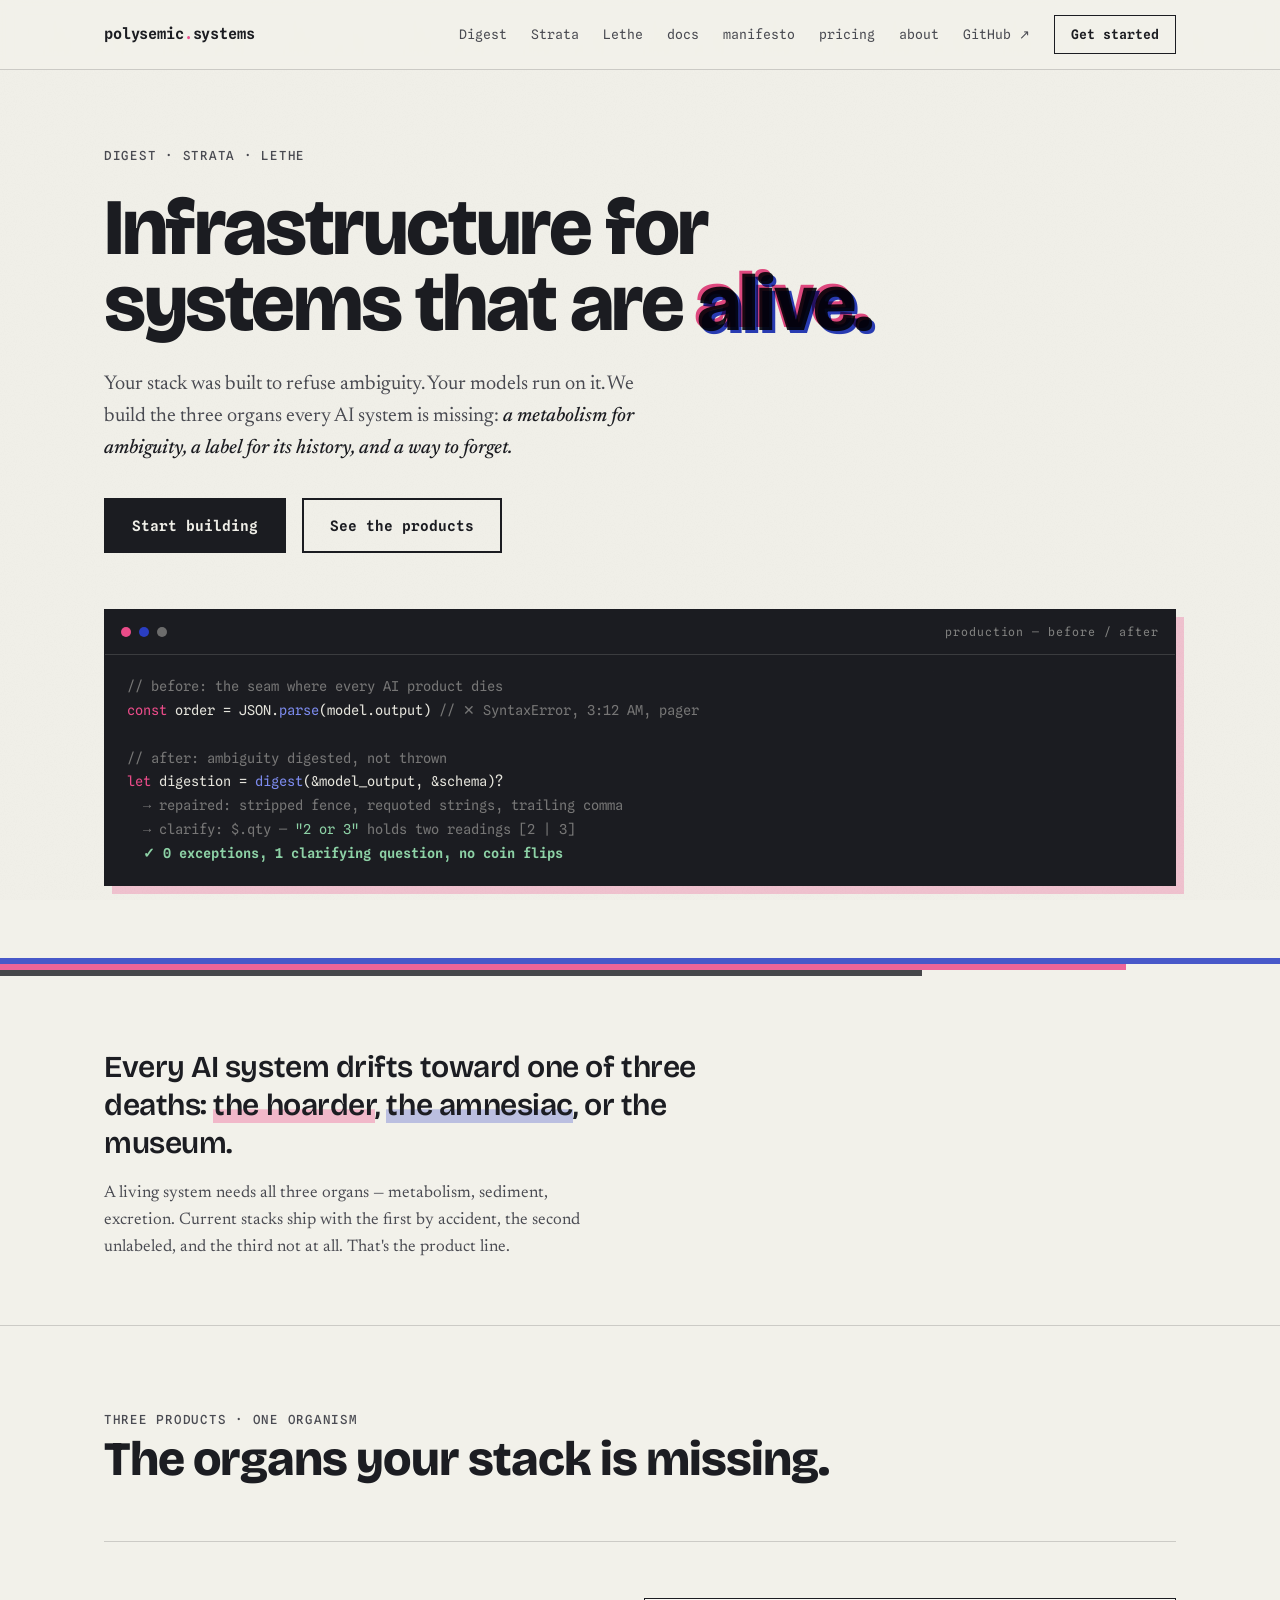
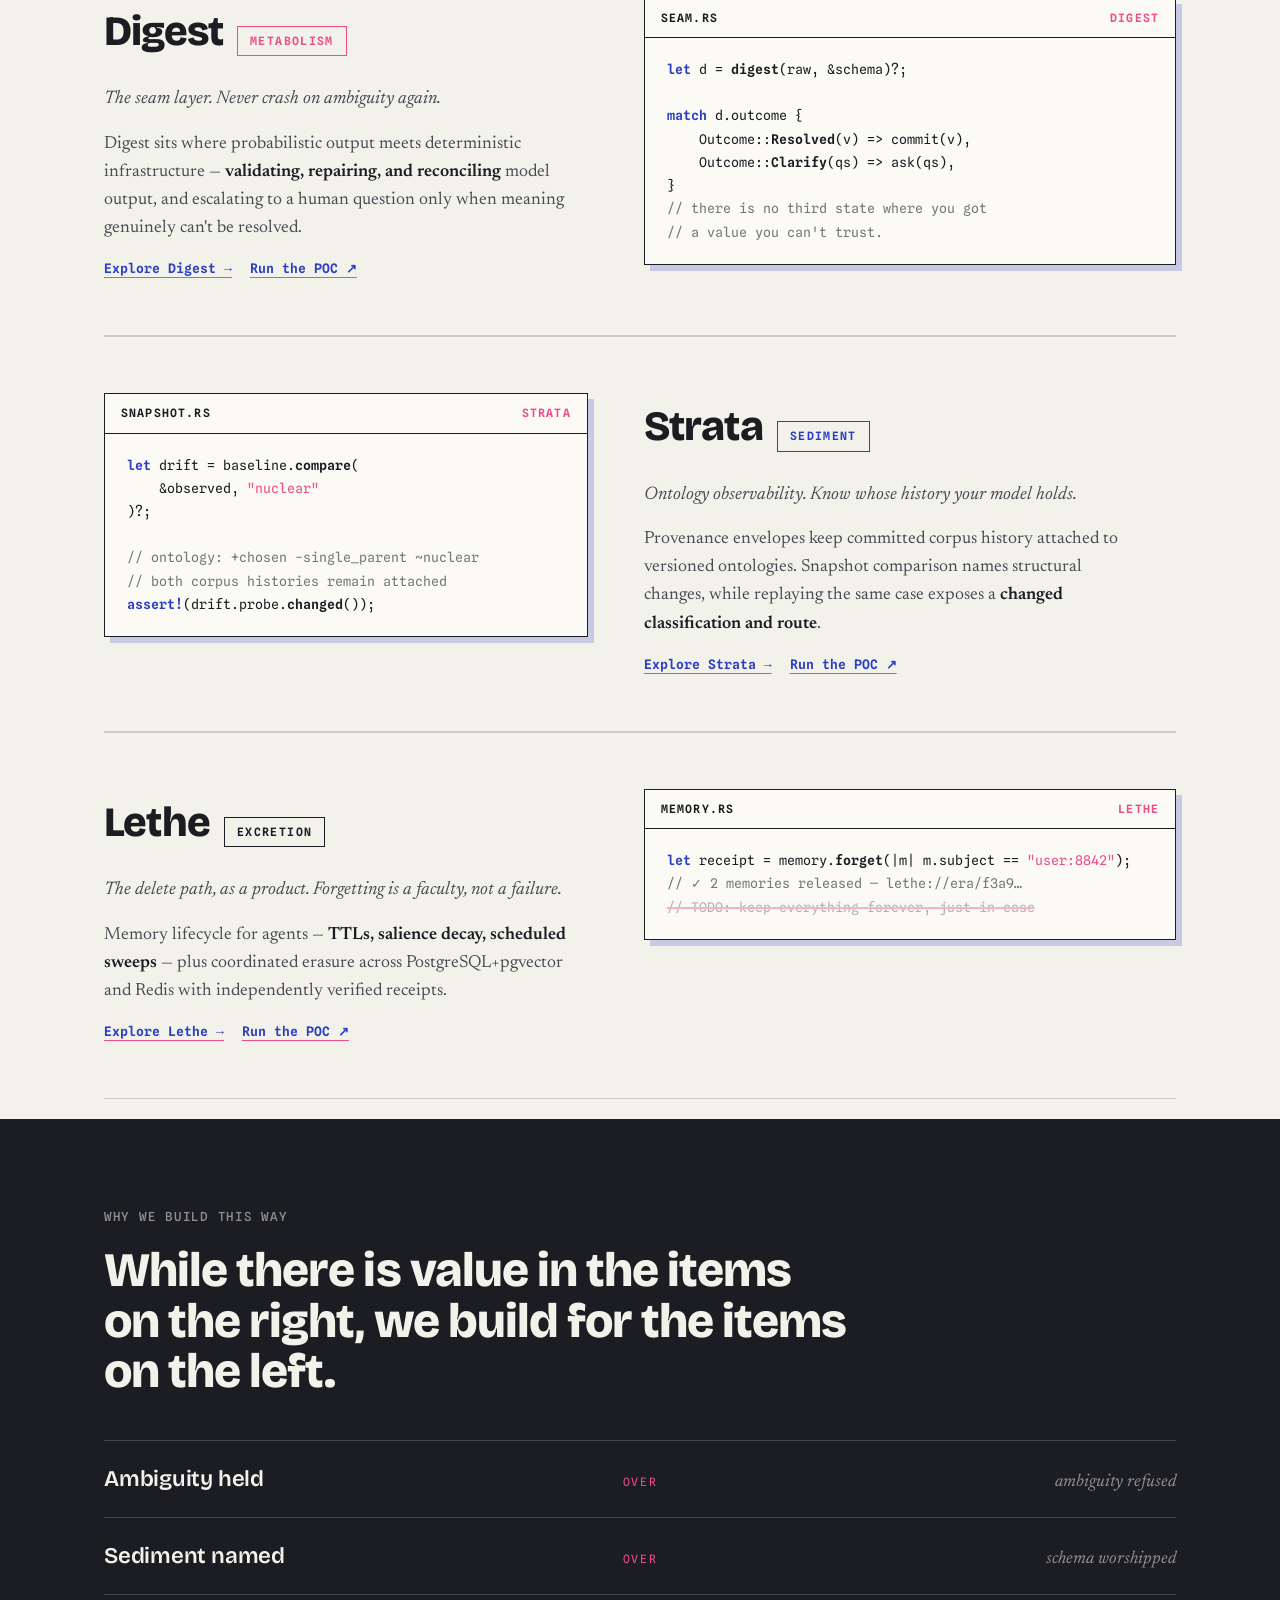
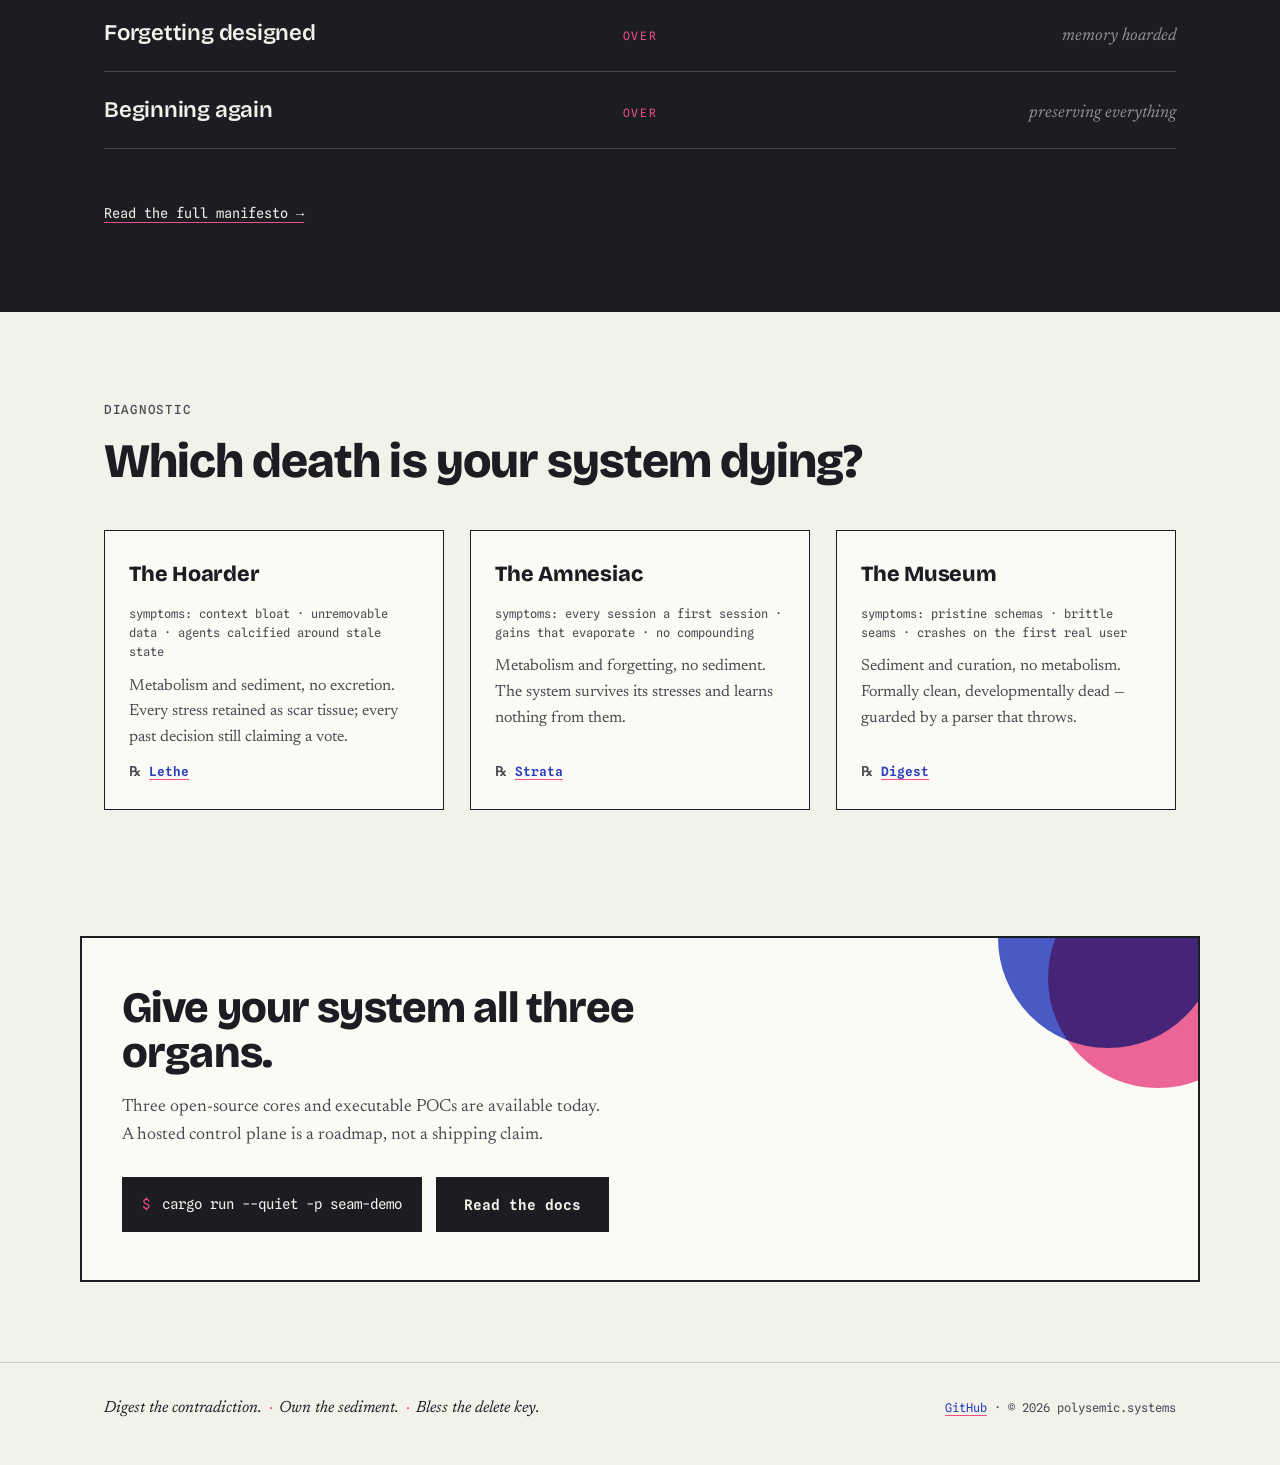
==== site/index.html @ 71f97292 "Add Strata drift proof and harden POC contracts" ====
<!DOCTYPE html>
<html lang="en">
<head>
<meta charset="UTF-8">
<meta name="viewport" content="width=device-width, initial-scale=1.0">
<title>polysemic.systems — infrastructure for systems that are alive</title>
<meta name="description" content="Digest, Strata, and Lethe: the metabolism, sediment, and forgetting layer for AI systems.">
<link rel="preconnect" href="https://fonts.googleapis.com">
<link rel="preconnect" href="https://fonts.gstatic.com" crossorigin>
<link href="https://fonts.googleapis.com/css2?family=Bricolage+Grotesque:opsz,wght@12..96,400;12..96,600;12..96,800&family=Newsreader:ital,opsz,wght@0,6..72,400;0,6..72,500;1,6..72,400&family=Spline+Sans+Mono:wght@400;500;600&display=swap" rel="stylesheet">
<link rel="stylesheet" href="styles.css">
<style>
  .hero{padding:76px 0 0}
  .hero .eyebrow{display:block;margin-bottom:24px}
  .hero h1{max-width:16ch}
  .hero .sub{margin-top:26px}
  .hero-cta{display:flex;gap:16px;flex-wrap:wrap;margin-top:34px}
  .hero .term{margin-top:56px;box-shadow:8px 8px 0 rgba(237,77,139,.28)}
  .term-bar{display:flex;gap:8px;padding:12px 16px;border-bottom:1px solid rgba(242,241,234,.15);align-items:center}
  .term-bar .dotc{width:10px;height:10px;border-radius:50%}
  .term-bar .d1{background:var(--pink)}.term-bar .d2{background:var(--blue)}.term-bar .d3{background:#E8E7DF;opacity:.4}
  .term-bar .t-title{margin-left:auto;font-size:.72rem;color:rgba(232,231,223,.5);letter-spacing:.08em}
  .thesis{padding:64px 0;border-bottom:1px solid var(--hairline)}
  .thesis p.big{font-family:var(--display);font-weight:600;letter-spacing:-.015em;font-size:clamp(1.3rem,2.8vw,1.9rem);line-height:1.25;max-width:34ch}
  .thesis .hl-p{box-shadow:inset 0 -0.45em 0 rgba(237,77,139,.35)}
  .thesis .hl-b{box-shadow:inset 0 -0.45em 0 rgba(43,63,196,.28)}
  .thesis .fine{margin-top:18px;font-size:1.05rem;color:var(--ink-soft);max-width:56ch}
  .products{padding:80px 0 20px}
  .products h2{margin-bottom:56px}
  .product{border-top:1px solid var(--hairline)}
  .p-name{display:flex;align-items:baseline;gap:14px;margin-bottom:6px}
  .p-name h3{font-family:var(--display);font-weight:800;font-size:clamp(1.9rem,4vw,2.6rem);letter-spacing:-.02em}
  .p-name h3 a{text-decoration:none}
  .p-name h3 a:hover{color:var(--blue)}
  .p-tag{font-style:italic;font-size:1.15rem;margin-bottom:16px}
  .p-more{font-family:var(--mono);font-size:.82rem;font-weight:600;margin-top:16px;display:inline-block;color:var(--blue);text-decoration-color:var(--pink);text-underline-offset:4px}
  .band{padding:84px 0}
  .band h2{margin:14px 0 44px;max-width:24ch}
  .m-link{display:inline-block;margin-top:26px;font-family:var(--mono);font-size:.85rem;color:var(--paper);text-decoration-color:var(--pink);text-underline-offset:4px}
  .deaths{padding:84px 0 30px}
  .deaths h2{margin:12px 0 44px}
</style>
</head>
<body>

<header>
  <div class="header-inner">
    <a class="wordmark" href="index.html">polysemic<span class="dot">.</span>systems</a>
    <nav aria-label="Main">
      <a href="digest.html">Digest</a>
      <a href="strata.html">Strata</a>
      <a href="lethe.html">Lethe</a>
      <a href="docs.html">docs</a>
      <a href="manifesto.html">manifesto</a>
      <a href="pricing.html">pricing</a>
      <a href="about.html">about</a>
      <a href="https://github.com/Polysemic-Systems/polysemic" target="_blank" rel="noreferrer">GitHub ↗</a>
      <a class="navbtn" href="docs.html">Get started</a>
    </nav>
  </div>
</header>

<main>

  <section class="hero">
    <div class="wrap">
      <span class="eyebrow">Digest · Strata · Lethe</span>
      <h1 class="display">Infrastructure for systems that are
        <span class="op"><i class="p" aria-hidden="true">alive.</i><i class="b" aria-hidden="true">alive.</i>alive.</span>
      </h1>
      <p class="sub lede">Your stack was built to refuse ambiguity. Your models run on it. We build the three organs every AI system is missing: <strong>a metabolism for ambiguity, a label for its history, and a way to forget.</strong></p>
      <div class="hero-cta">
        <a class="btn" href="docs.html">Start building</a>
        <a class="btn ghost" href="#products">See the products</a>
      </div>

      <div class="term" role="img" aria-label="Terminal showing model output being digested instead of crashing">
        <div class="term-bar"><span class="dotc d1"></span><span class="dotc d2"></span><span class="dotc d3"></span><span class="t-title">production — before / after</span></div>
        <div class="term-body">
<span class="c">// before: the seam where every AI product dies</span><br>
<span class="k">const</span> order = JSON.<span class="f">parse</span>(model.output)  <span class="c">// ✕ SyntaxError, 3:12 AM, pager</span><br>
<br>
<span class="c">// after: ambiguity digested, not thrown</span><br>
<span class="k">let</span> digestion = <span class="f">digest</span>(&model_output, &schema)?<br>
&nbsp;&nbsp;<span class="c">→ repaired: stripped fence, requoted strings, trailing comma</span><br>
&nbsp;&nbsp;<span class="c">→ clarify: $.qty — <span class="s">"2 or 3"</span> holds two readings [2 | 3]</span><br>
&nbsp;&nbsp;<span class="ok">✓ 0 exceptions, 1 clarifying question, no coin flips</span>
        </div>
      </div>
    </div>
    <div class="strata-rule" aria-hidden="true" style="margin-top:72px"><span class="s1"></span><span class="s2"></span><span class="s3"></span></div>
  </section>

  <section class="thesis">
    <div class="wrap">
      <p class="big">Every AI system drifts toward one of three deaths: <span class="hl-p">the hoarder</span>, <span class="hl-b">the amnesiac</span>, or the museum.</p>
      <p class="fine">A living system needs all three organs — metabolism, sediment, excretion. Current stacks ship with the first by accident, the second unlabeled, and the third not at all. That's the product line.</p>
    </div>
  </section>

  <section class="products" id="products">
    <div class="wrap">
      <span class="eyebrow">Three products · one organism</span>
      <h2 class="display">The organs your stack is missing.</h2>

      <div class="split product reveal">
        <div class="s-text">
          <div class="p-name"><h3><a href="digest.html">Digest</a></h3><span class="organ-stamp pk" style="margin:0">Metabolism</span></div>
          <p class="p-tag">The seam layer. Never crash on ambiguity again.</p>
          <p>Digest sits where probabilistic output meets deterministic infrastructure — <strong>validating, repairing, and reconciling</strong> model output, and escalating to a human question only when meaning genuinely can't be resolved.</p>
          <div class="p-links">
            <a class="p-more" href="digest.html">Explore Digest →</a>
            <a class="p-more" href="https://github.com/Polysemic-Systems/polysemic/tree/main/examples/digest-poc" target="_blank" rel="noreferrer">Run the POC ↗</a>
          </div>
        </div>
        <aside class="s-code codecard">
          <div class="cc-bar"><span>seam.rs</span><span class="lang">digest</span></div>
          <pre><span class="kw">let</span> d = <span class="fn">digest</span>(raw, &schema)?;

<span class="kw">match</span> d.outcome {
    Outcome::<span class="fn">Resolved</span>(v) => commit(v),
    Outcome::<span class="fn">Clarify</span>(qs) => ask(qs),
}
<span class="cm">// there is no third state where you got</span>
<span class="cm">// a value you can't trust.</span></pre>
        </aside>
      </div>

      <div class="split flip product reveal">
        <div class="s-text">
          <div class="p-name"><h3><a href="strata.html">Strata</a></h3><span class="organ-stamp bl" style="margin:0">Sediment</span></div>
          <p class="p-tag">Ontology observability. Know whose history your model holds.</p>
          <p>Provenance envelopes keep committed corpus history attached to versioned ontologies. Snapshot comparison names structural changes, while replaying the same case exposes a <strong>changed classification and route</strong>.</p>
          <div class="p-links">
            <a class="p-more" href="strata.html">Explore Strata →</a>
            <a class="p-more" href="https://github.com/Polysemic-Systems/polysemic/tree/main/examples/strata-poc" target="_blank" rel="noreferrer">Run the POC ↗</a>
          </div>
        </div>
        <aside class="s-code codecard">
          <div class="cc-bar"><span>snapshot.rs</span><span class="lang">strata</span></div>
          <pre><span class="kw">let</span> drift = baseline.<span class="fn">compare</span>(
    &observed, <span class="st">"nuclear"</span>
)?;

<span class="cm">// ontology: +chosen -single_parent ~nuclear</span>
<span class="cm">// both corpus histories remain attached</span>
<span class="kw">assert!</span>(drift.probe.<span class="fn">changed</span>());</pre>
        </aside>
      </div>

      <div class="split product reveal">
        <div class="s-text">
          <div class="p-name"><h3><a href="lethe.html">Lethe</a></h3><span class="organ-stamp ik" style="margin:0">Excretion</span></div>
          <p class="p-tag">The delete path, as a product. Forgetting is a faculty, not a failure.</p>
          <p>Memory lifecycle for agents — <strong>TTLs, salience decay, scheduled sweeps</strong> — plus coordinated erasure across PostgreSQL+pgvector and Redis with independently verified receipts.</p>
          <div class="p-links">
            <a class="p-more" href="lethe.html">Explore Lethe →</a>
            <a class="p-more" href="https://github.com/Polysemic-Systems/polysemic/tree/main/examples/lethe-stores" target="_blank" rel="noreferrer">Run the POC ↗</a>
          </div>
        </div>
        <aside class="s-code codecard">
          <div class="cc-bar"><span>memory.rs</span><span class="lang">lethe</span></div>
          <pre><span class="kw">let</span> receipt = memory.<span class="fn">forget</span>(|m| m.subject == <span class="st">"user:8842"</span>);
<span class="cm">// ✓ 2 memories released — lethe://era/f3a9…</span>
<span class="cm"><span class="strike">// TODO: keep everything forever, just in case</span></span></pre>
        </aside>
      </div>
    </div>
  </section>

  <section class="band ink-band" id="manifesto-teaser">
    <div class="wrap">
      <span class="eyebrow">Why we build this way</span>
      <h2 class="display">While there is value in the items on the right, we build for the items on the left.</h2>
      <div class="values">
        <div class="value reveal"><span class="left">Ambiguity held</span><span class="over">over</span><span class="right">ambiguity refused</span></div>
        <div class="value reveal"><span class="left">Sediment named</span><span class="over">over</span><span class="right">schema worshipped</span></div>
        <div class="value reveal"><span class="left">Forgetting designed</span><span class="over">over</span><span class="right">memory hoarded</span></div>
        <div class="value reveal"><span class="left">Beginning again</span><span class="over">over</span><span class="right">preserving everything</span></div>
      </div>
      <a class="m-link" href="manifesto.html">Read the full manifesto →</a>
    </div>
  </section>

  <section class="deaths">
    <div class="wrap">
      <span class="eyebrow">Diagnostic</span>
      <h2 class="display">Which death is your system dying?</h2>
      <div class="card-grid">
        <div class="card reveal">
          <h3>The Hoarder</h3>
          <span class="sym">symptoms: context bloat · unremovable data · agents calcified around stale state</span>
          <p>Metabolism and sediment, no excretion. Every stress retained as scar tissue; every past decision still claiming a vote.</p>
          <p class="rx">℞ <a href="lethe.html">Lethe</a></p>
        </div>
        <div class="card reveal">
          <h3>The Amnesiac</h3>
          <span class="sym">symptoms: every session a first session · gains that evaporate · no compounding</span>
          <p>Metabolism and forgetting, no sediment. The system survives its stresses and learns nothing from them.</p>
          <p class="rx">℞ <a href="strata.html">Strata</a></p>
        </div>
        <div class="card reveal">
          <h3>The Museum</h3>
          <span class="sym">symptoms: pristine schemas · brittle seams · crashes on the first real user</span>
          <p>Sediment and curation, no metabolism. Formally clean, developmentally dead — guarded by a parser that throws.</p>
          <p class="rx">℞ <a href="digest.html">Digest</a></p>
        </div>
      </div>
    </div>
  </section>

  <section class="cta wrap" id="get-started">
    <div class="cta-box reveal">
      <h2>Give your system all three organs.</h2>
      <p>Three open-source cores and executable POCs are available today. A hosted control plane is a roadmap, not a shipping claim.</p>
      <div class="row">
        <span class="install-line" style="margin:0"><span class="dollar">$</span> cargo run --quiet -p seam-demo</span>
        <a class="btn" href="docs.html">Read the docs</a>
      </div>
    </div>
  </section>

</main>

<footer>
  <div class="wrap foot-inner">
    <p class="slogan">Digest the contradiction.<span class="sep">·</span>Own the sediment.<span class="sep">·</span>Bless the delete key.</p>
    <p class="foot-meta"><a href="https://github.com/Polysemic-Systems/polysemic" target="_blank" rel="noreferrer">GitHub</a> · © 2026 polysemic.systems</p>
  </div>
</footer>
<script src="site.js"></script>
</body>
</html>
---- site/styles.css ----
/* polysemic.systems — shared design system
   paper + two riso inks (blue, pink). overprint = superposition = polysemy. */

:root{
  --paper:#F2F1EA;
  --ink:#1C1D22;
  --blue:#2B3FC4;
  --pink:#ED4D8B;
  --ink-soft:#4a4b52;
  --hairline:rgba(28,29,34,.18);
  --card:#FBFAF5;
  --display:'Bricolage Grotesque',sans-serif;
  --body:'Newsreader',serif;
  --mono:'Spline Sans Mono',monospace;
}
*{margin:0;padding:0;box-sizing:border-box}
html{scroll-behavior:smooth}
body{background:var(--paper);color:var(--ink);font-family:var(--body);font-size:1.1rem;line-height:1.6;-webkit-font-smoothing:antialiased}
::selection{background:var(--pink);color:var(--paper)}
a{color:inherit}
a:focus-visible,button:focus-visible{outline:3px solid var(--blue);outline-offset:3px;border-radius:2px}
.wrap{max-width:1120px;margin:0 auto;padding:0 24px}
.narrow{max-width:760px;margin:0 auto;padding:0 24px}
code,pre,kbd{font-family:var(--mono)}

body::before{
  content:"";position:fixed;inset:0;pointer-events:none;z-index:5;opacity:.5;
  background-image:url("data:image/svg+xml,%3Csvg xmlns='http://www.w3.org/2000/svg' width='120' height='120'%3E%3Cfilter id='n'%3E%3CfeTurbulence type='fractalNoise' baseFrequency='0.9' numOctaves='2'/%3E%3CfeColorMatrix values='0 0 0 0 0  0 0 0 0 0  0 0 0 0 0  0 0 0 0.04 0'/%3E%3C/filter%3E%3Crect width='120' height='120' filter='url(%23n)'/%3E%3C/svg%3E");
}

/* ---------- header ---------- */
header{border-bottom:1px solid var(--hairline);position:sticky;top:0;background:rgba(242,241,234,.92);backdrop-filter:blur(6px);z-index:10}
.header-inner{display:flex;justify-content:space-between;align-items:center;padding:15px 24px;max-width:1120px;margin:0 auto}
.wordmark{font-family:var(--mono);font-weight:600;font-size:.95rem;text-decoration:none;letter-spacing:-.01em}
.wordmark .dot{color:var(--pink)}
nav{display:flex;gap:24px;align-items:center}
nav a{font-family:var(--mono);font-size:.82rem;text-decoration:none;color:var(--ink-soft)}
nav a:hover{color:var(--blue)}
nav a[aria-current="page"]{color:var(--ink);font-weight:600;text-decoration:underline;text-decoration-color:var(--pink);text-underline-offset:5px}
nav .navbtn{border:1.5px solid var(--ink);padding:8px 16px;color:var(--ink);font-weight:600}
nav .navbtn:hover{background:var(--ink);color:var(--paper)}
@media(max-width:820px){nav a:not(.navbtn):not(.navkeep){display:none}}

/* ---------- shared type ---------- */
.eyebrow{font-family:var(--mono);font-size:.78rem;font-weight:500;letter-spacing:.14em;text-transform:uppercase;color:var(--ink-soft)}
h1.display{font-family:var(--display);font-weight:800;letter-spacing:-.03em;line-height:.95;font-size:clamp(2.6rem,7vw,5rem)}
h2.display{font-family:var(--display);font-weight:800;font-size:clamp(1.9rem,4.6vw,3rem);letter-spacing:-.02em;line-height:1.05}
.lede{font-size:1.25rem;color:var(--ink-soft);max-width:52ch}
.lede strong{color:var(--ink);font-weight:500;font-style:italic}

.btn{display:inline-block;font-family:var(--mono);font-weight:600;font-size:.9rem;text-decoration:none;padding:14px 26px;border:2px solid var(--ink);background:var(--ink);color:var(--paper);transition:background .2s,border-color .2s,color .2s}
.btn:hover{background:var(--blue);border-color:var(--blue)}
.btn.ghost{background:transparent;color:var(--ink)}
.btn.ghost:hover{color:var(--blue);border-color:var(--blue);background:transparent}

.strata-rule{display:block;width:100%;height:26px}
.strata-rule span{display:block;height:6px}
.strata-rule .s1{background:var(--blue);opacity:.85}
.strata-rule .s2{background:var(--pink);opacity:.85;width:88%}
.strata-rule .s3{background:var(--ink);opacity:.8;width:72%}

/* ---------- overprint (index hero) ---------- */
.op{position:relative;display:inline-block}
.op i{font-style:normal;position:absolute;inset:0;mix-blend-mode:multiply;transition:transform .5s cubic-bezier(.2,.8,.2,1)}
.op i.p{color:var(--pink);transform:translate(-3px,-3px)}
.op i.b{color:var(--blue);transform:translate(3px,3px)}
.op:hover i.p{transform:translate(-1px,-1px)}
.op:hover i.b{transform:translate(1px,1px)}

/* ---------- page hero (inner pages) ---------- */
.page-hero{padding:64px 0 40px;border-bottom:1px solid var(--hairline)}
.page-hero .eyebrow{display:block;margin-bottom:18px}
.page-hero .lede{margin-top:20px}
.organ-stamp{display:inline-block;font-family:var(--mono);font-size:.72rem;font-weight:600;letter-spacing:.12em;text-transform:uppercase;padding:5px 12px;border:1.5px solid currentColor;margin-bottom:18px}
.organ-stamp.pk{color:var(--pink)}
.organ-stamp.bl{color:var(--blue)}
.organ-stamp.ik{color:var(--ink)}
.install-line{margin-top:30px;font-family:var(--mono);font-size:.88rem;background:var(--ink);color:var(--paper);padding:14px 20px;display:inline-flex;gap:12px;align-items:center}
.install-line .dollar{color:var(--pink)}

/* ---------- code cards ---------- */
.codecard{border:1.5px solid var(--ink);background:var(--card);box-shadow:6px 6px 0 rgba(43,63,196,.22)}
.codecard.pkshadow{box-shadow:6px 6px 0 rgba(237,77,139,.25)}
.codecard .cc-bar{font-family:var(--mono);font-size:.72rem;font-weight:600;letter-spacing:.1em;text-transform:uppercase;padding:10px 16px;border-bottom:1.5px solid var(--ink);display:flex;justify-content:space-between}
.codecard .cc-bar .lang{color:var(--pink)}
.codecard pre{padding:20px 22px;font-size:.83rem;line-height:1.75;overflow-x:auto}
.cm{color:var(--ink-soft);opacity:.75}
.kw{color:var(--blue);font-weight:600}
.st{color:var(--pink)}
.fn{color:var(--ink);font-weight:600}
.strike{text-decoration:line-through;text-decoration-color:var(--pink);text-decoration-thickness:2px;opacity:.55}
.term{border:1.5px solid var(--ink);background:var(--ink);color:#E8E7DF;font-family:var(--mono);font-size:.85rem;line-height:1.75}
.term .term-body{padding:20px 22px;overflow-x:auto}
.term .c{color:rgba(232,231,223,.45)}
.term .k{color:var(--pink)}
.term .f{color:#7E8DF0}
.term .s{color:#8FD4A8}
.term .ok{color:#8FD4A8;font-weight:600}

/* ---------- feature split ---------- */
.split{display:grid;grid-template-columns:1fr 1.1fr;gap:56px;padding:56px 0;border-bottom:1px solid var(--hairline);align-items:start}
.split.flip .s-text{order:2}
.split.flip .s-code{order:1}
@media(max-width:860px){.split,.split.flip{grid-template-columns:1fr;gap:30px;padding:44px 0}.split.flip .s-text{order:1}.split.flip .s-code{order:2}}
.split h3{font-family:var(--display);font-weight:800;font-size:clamp(1.5rem,3vw,2rem);letter-spacing:-.01em;margin-bottom:14px}
.split p{color:var(--ink-soft);max-width:50ch}
.split p+p{margin-top:12px}
.split p strong{color:var(--ink);font-weight:600}
.feat-list{list-style:none;margin-top:16px;font-family:var(--mono);font-size:.82rem}
.feat-list li{padding:8px 0;border-bottom:1px dashed var(--hairline);display:flex;gap:10px}
.feat-list li::before{content:"→";color:var(--pink);font-weight:600}
.p-links,.proof-links{display:flex;gap:18px;flex-wrap:wrap;align-items:center}
.proof-links{font-family:var(--mono);font-size:.8rem;margin:18px 0 30px}
.proof-links a{color:var(--blue);text-decoration-color:var(--pink);text-underline-offset:4px}

/* ---------- prose (manifesto, about, docs) ---------- */
.prose{padding:56px 0 72px}
.prose h2{font-family:var(--display);font-weight:800;font-size:clamp(1.5rem,3.4vw,2.1rem);letter-spacing:-.015em;line-height:1.1;margin:52px 0 18px}
.prose h2:first-child{margin-top:0}
.prose h3{font-family:var(--display);font-weight:600;font-size:1.25rem;margin:36px 0 12px}
.prose p{margin:0 0 18px;color:var(--ink)}
.prose p.muted{color:var(--ink-soft)}
.prose em{font-style:italic}
.prose .roman{font-family:var(--mono);font-size:.8rem;font-weight:600;letter-spacing:.14em;color:var(--pink);display:block;margin:40px 0 8px}
.prose blockquote{border-left:3px solid var(--pink);padding:4px 0 4px 20px;font-style:italic;font-size:1.2rem;margin:28px 0}
.prose hr{border:none;border-top:1px solid var(--hairline);margin:44px 0}
.prose ol.principles{counter-reset:p;list-style:none;margin:24px 0}
.prose ol.principles li{counter-increment:p;padding:14px 0 14px 56px;border-bottom:1px dashed var(--hairline);position:relative;color:var(--ink-soft)}
.prose ol.principles li::before{content:counter(p,decimal-leading-zero);position:absolute;left:0;top:14px;font-family:var(--mono);font-weight:600;font-size:.85rem;color:var(--blue)}
.prose pre.block{border:1.5px solid var(--ink);background:var(--card);padding:18px 20px;font-size:.83rem;line-height:1.75;overflow-x:auto;margin:20px 0;box-shadow:6px 6px 0 rgba(43,63,196,.22)}
.prose code.inline{background:rgba(43,63,196,.08);padding:2px 6px;font-size:.85em;border:1px solid var(--hairline)}
.prose table{width:100%;border-collapse:collapse;font-size:.95rem;margin:20px 0}
.prose th{font-family:var(--mono);font-size:.72rem;font-weight:600;letter-spacing:.1em;text-transform:uppercase;text-align:left;padding:10px 12px;border-bottom:1.5px solid var(--ink)}
.prose td{padding:12px;border-bottom:1px dashed var(--hairline);color:var(--ink-soft);vertical-align:top}
.prose td:first-child{font-family:var(--mono);font-size:.82rem;color:var(--ink);white-space:nowrap}

/* values (over/under) */
.values{border-top:1px solid var(--hairline);margin:28px 0}
.value{display:grid;grid-template-columns:1fr auto 1fr;gap:20px;align-items:baseline;padding:20px 0;border-bottom:1px solid var(--hairline)}
@media(max-width:720px){.value{grid-template-columns:1fr;gap:6px}}
.value .left{font-family:var(--display);font-weight:600;font-size:clamp(1.05rem,2.3vw,1.4rem);letter-spacing:-.01em}
.value .over{font-family:var(--mono);font-size:.72rem;letter-spacing:.14em;text-transform:uppercase;color:var(--pink);text-align:center}
.value .right{color:var(--ink-soft);font-style:italic;text-align:right}
@media(max-width:720px){.value .right{text-align:left}}
.ink-band{background:var(--ink);color:var(--paper)}
.ink-band .eyebrow{color:rgba(242,241,234,.55)}
.ink-band .value{border-color:rgba(242,241,234,.2)}
.ink-band .value .right{color:rgba(242,241,234,.55)}
.ink-band .values{border-color:rgba(242,241,234,.2)}

/* ---------- pricing ---------- */
.tiers{display:grid;grid-template-columns:repeat(3,1fr);gap:26px;margin:48px 0}
@media(max-width:900px){.tiers{grid-template-columns:1fr}}
.tier{border:1.5px solid var(--ink);background:var(--card);padding:30px 26px;display:flex;flex-direction:column;gap:14px}
.tier.hot{box-shadow:8px 8px 0 rgba(237,77,139,.3);position:relative}
.tier.hot::after{content:"most alive";position:absolute;top:-13px;right:16px;font-family:var(--mono);font-size:.68rem;font-weight:600;letter-spacing:.1em;text-transform:uppercase;background:var(--pink);color:var(--paper);padding:4px 10px}
.tier h3{font-family:var(--display);font-weight:800;font-size:1.5rem;letter-spacing:-.01em}
.tier .price{font-family:var(--display);font-weight:800;font-size:2.2rem;letter-spacing:-.02em}
.tier .price small{font-family:var(--mono);font-size:.75rem;font-weight:500;color:var(--ink-soft);letter-spacing:0}
.tier ul{list-style:none;font-size:.98rem;color:var(--ink-soft)}
.tier ul li{padding:7px 0;border-bottom:1px dashed var(--hairline);display:flex;gap:10px}
.tier ul li::before{content:"→";color:var(--blue);font-weight:600;font-family:var(--mono);font-size:.85rem}
.tier .btn{margin-top:auto;text-align:center}

/* ---------- misc blocks ---------- */
.card-grid{display:grid;grid-template-columns:repeat(3,1fr);gap:26px;margin:40px 0}
@media(max-width:880px){.card-grid{grid-template-columns:1fr}}
.card{border:1.5px solid var(--ink);background:var(--card);padding:26px 24px;display:flex;flex-direction:column;gap:12px}
.card:hover{box-shadow:6px 6px 0 rgba(237,77,139,.25)}
.card h3{font-family:var(--display);font-weight:800;font-size:1.35rem;letter-spacing:-.01em}
.card p{font-size:1rem;color:var(--ink-soft)}
.card .rx{margin-top:auto;font-family:var(--mono);font-size:.8rem;font-weight:600}
.card .rx a{color:var(--blue);text-decoration-color:var(--pink);text-underline-offset:3px}
.card .sym{font-family:var(--mono);font-size:.75rem;color:var(--ink-soft)}

.cta{padding:56px 0 80px}
.cta-box{border:2px solid var(--ink);padding:48px 40px;background:var(--card);position:relative;overflow:hidden}
.cta-box::after{content:"";position:absolute;right:-70px;top:-70px;width:220px;height:220px;border-radius:50%;background:var(--pink);mix-blend-mode:multiply;opacity:.85}
.cta-box::before{content:"";position:absolute;right:-20px;top:-110px;width:220px;height:220px;border-radius:50%;background:var(--blue);mix-blend-mode:multiply;opacity:.85}
.cta h2{font-family:var(--display);font-weight:800;font-size:clamp(1.8rem,4.5vw,2.7rem);letter-spacing:-.02em;line-height:1.05;max-width:22ch;position:relative;z-index:1}
.cta p{margin:16px 0 28px;color:var(--ink-soft);max-width:48ch;position:relative;z-index:1}
.cta .row{display:flex;gap:14px;flex-wrap:wrap;position:relative;z-index:1}

footer{border-top:1px solid var(--hairline);padding:32px 0 44px}
.foot-inner{display:flex;flex-wrap:wrap;justify-content:space-between;gap:16px;align-items:baseline}
.slogan{font-style:italic;font-size:1.02rem}
.slogan .sep{color:var(--pink);font-style:normal;margin:0 .4em}
.foot-meta{font-family:var(--mono);font-size:.75rem;color:var(--ink-soft)}
.foot-meta a{color:var(--blue);text-decoration-color:var(--pink);text-underline-offset:3px}

.reveal{opacity:0;transform:translateY(14px);transition:opacity .6s ease,transform .6s ease}
.reveal.in{opacity:1;transform:none}
@media(prefers-reduced-motion:reduce){
  html{scroll-behavior:auto}
  .reveal{opacity:1;transform:none;transition:none}
  .op i{transition:none}
}
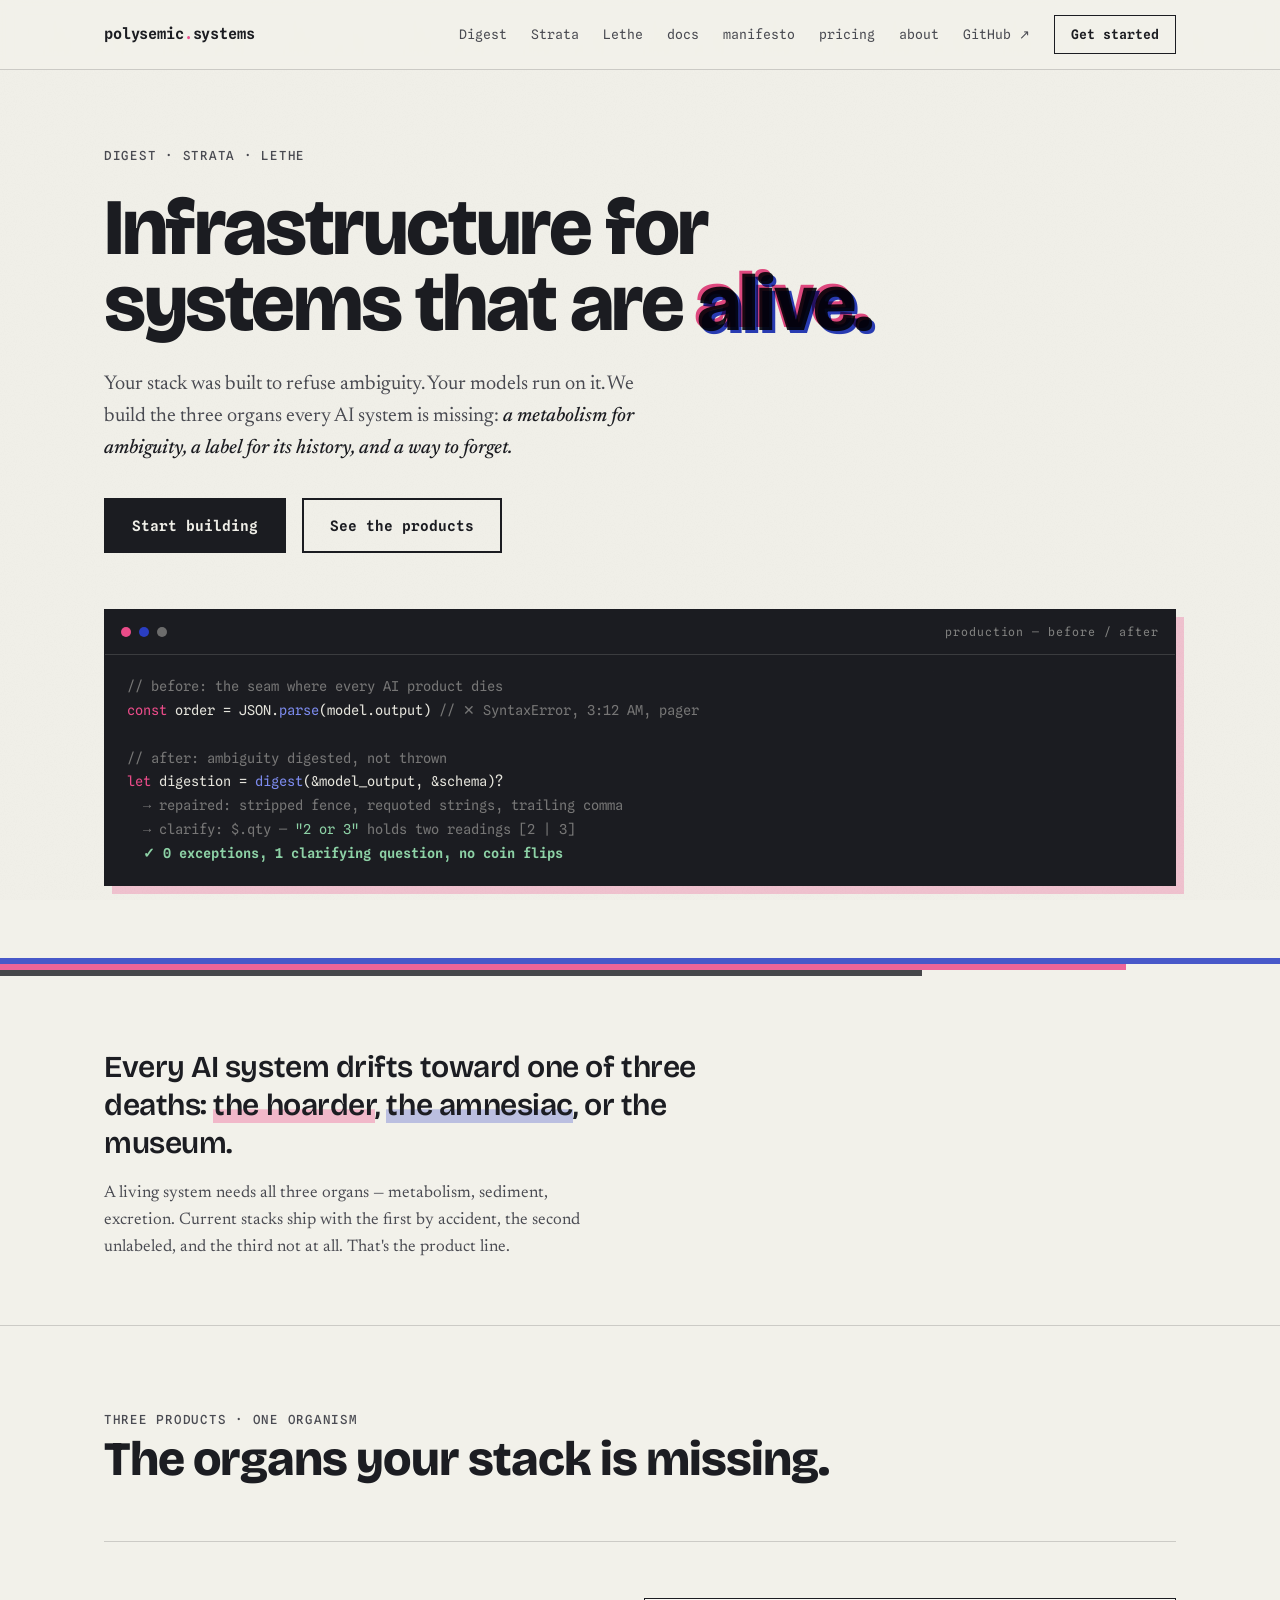
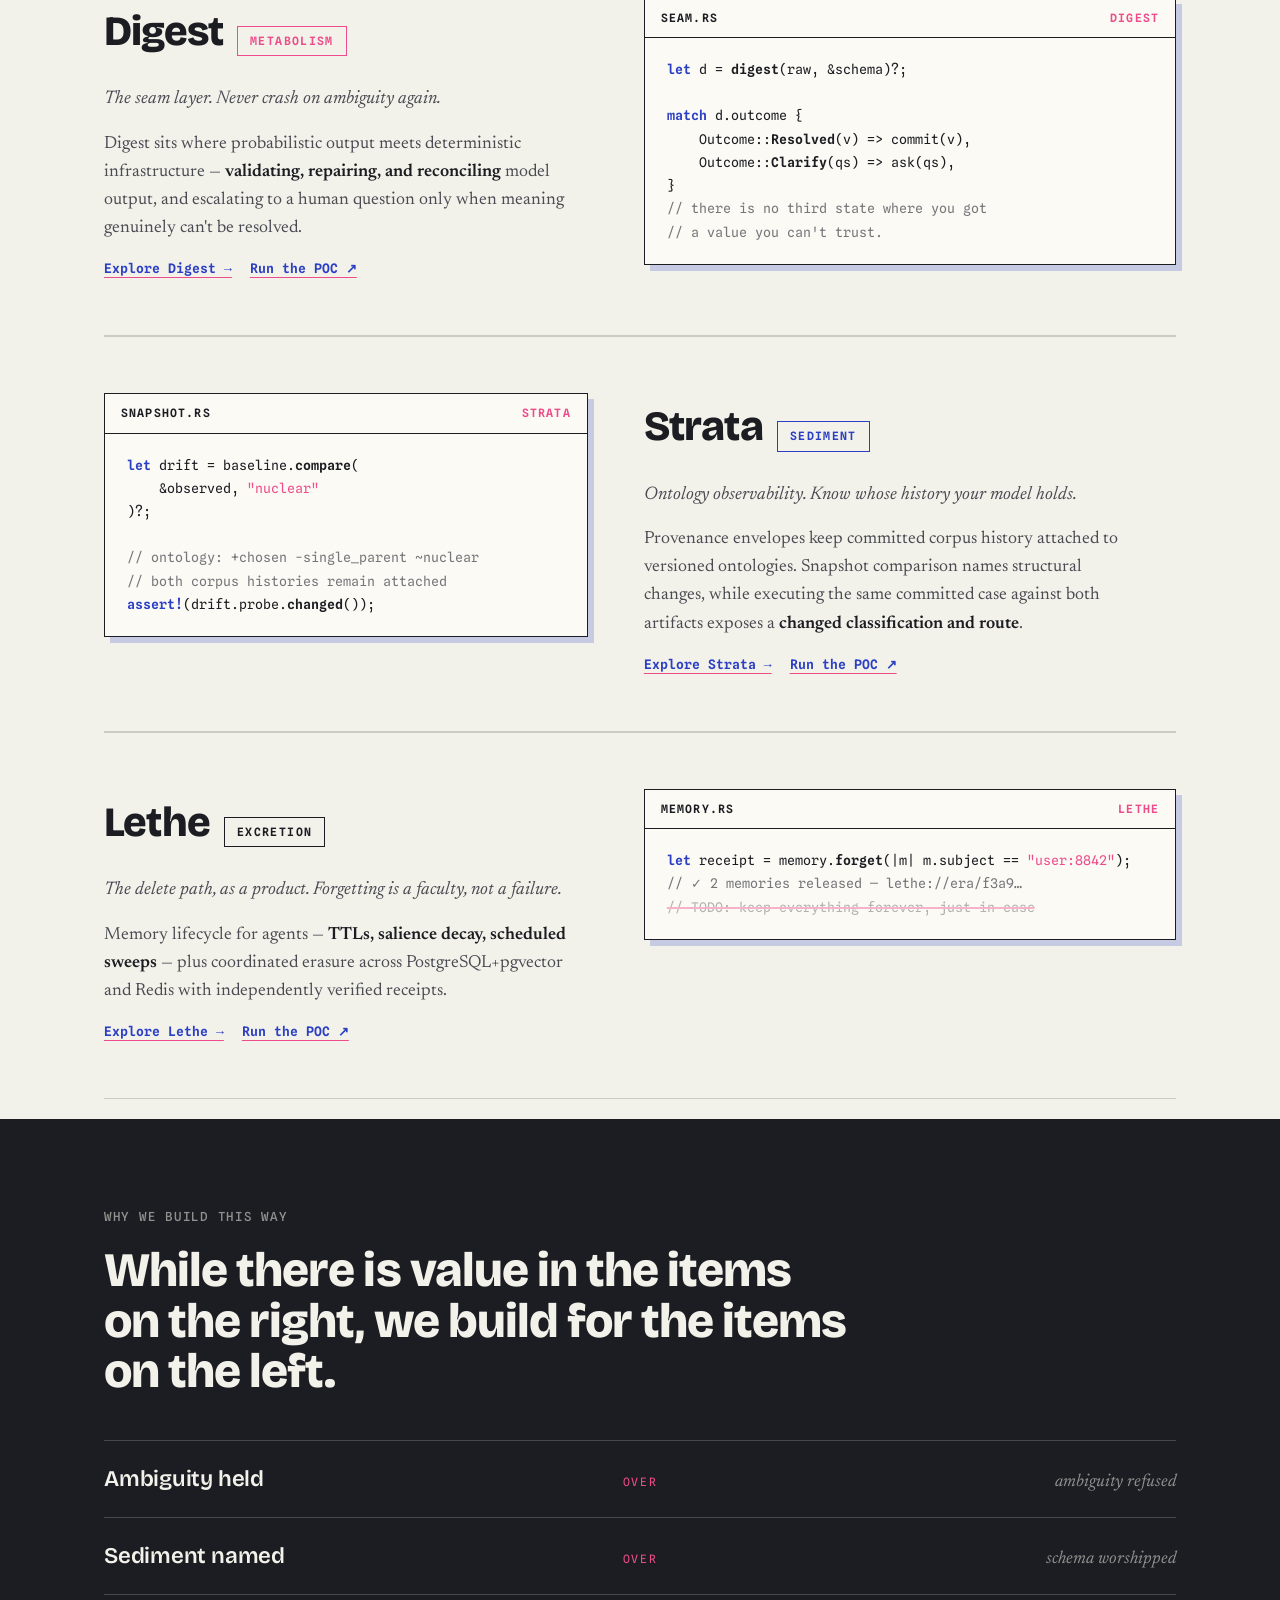
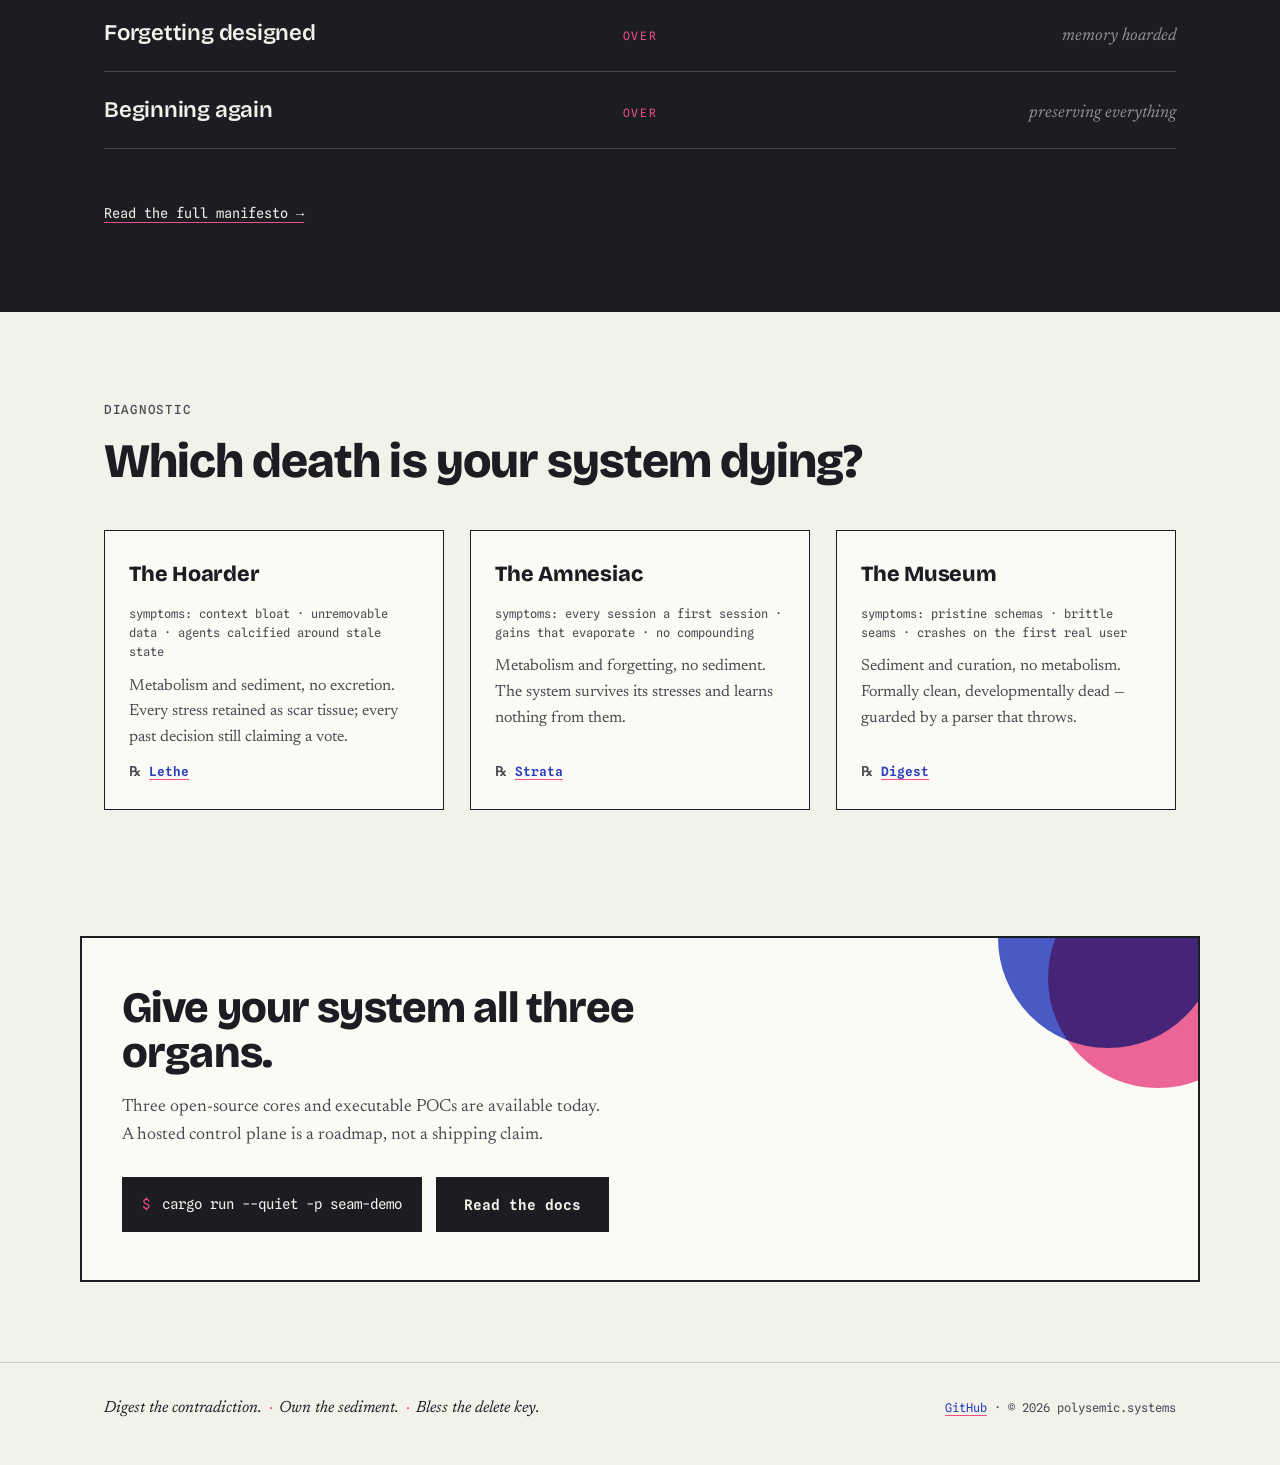
==== commit 539e95a1: "Harden POC verification contracts" ====
--- a/site/index.html
+++ b/site/index.html
@@ -130,7 +130,7 @@
         <div class="s-text">
           <div class="p-name"><h3><a href="strata.html">Strata</a></h3><span class="organ-stamp bl" style="margin:0">Sediment</span></div>
           <p class="p-tag">Ontology observability. Know whose history your model holds.</p>
-          <p>Provenance envelopes keep committed corpus history attached to versioned ontologies. Snapshot comparison names structural changes, while replaying the same case exposes a <strong>changed classification and route</strong>.</p>
+          <p>Provenance envelopes keep committed corpus history attached to versioned ontologies. Snapshot comparison names structural changes, while executing the same committed case against both artifacts exposes a <strong>changed classification and route</strong>.</p>
           <div class="p-links">
             <a class="p-more" href="strata.html">Explore Strata →</a>
             <a class="p-more" href="https://github.com/Polysemic-Systems/polysemic/tree/main/examples/strata-poc" target="_blank" rel="noreferrer">Run the POC ↗</a>
